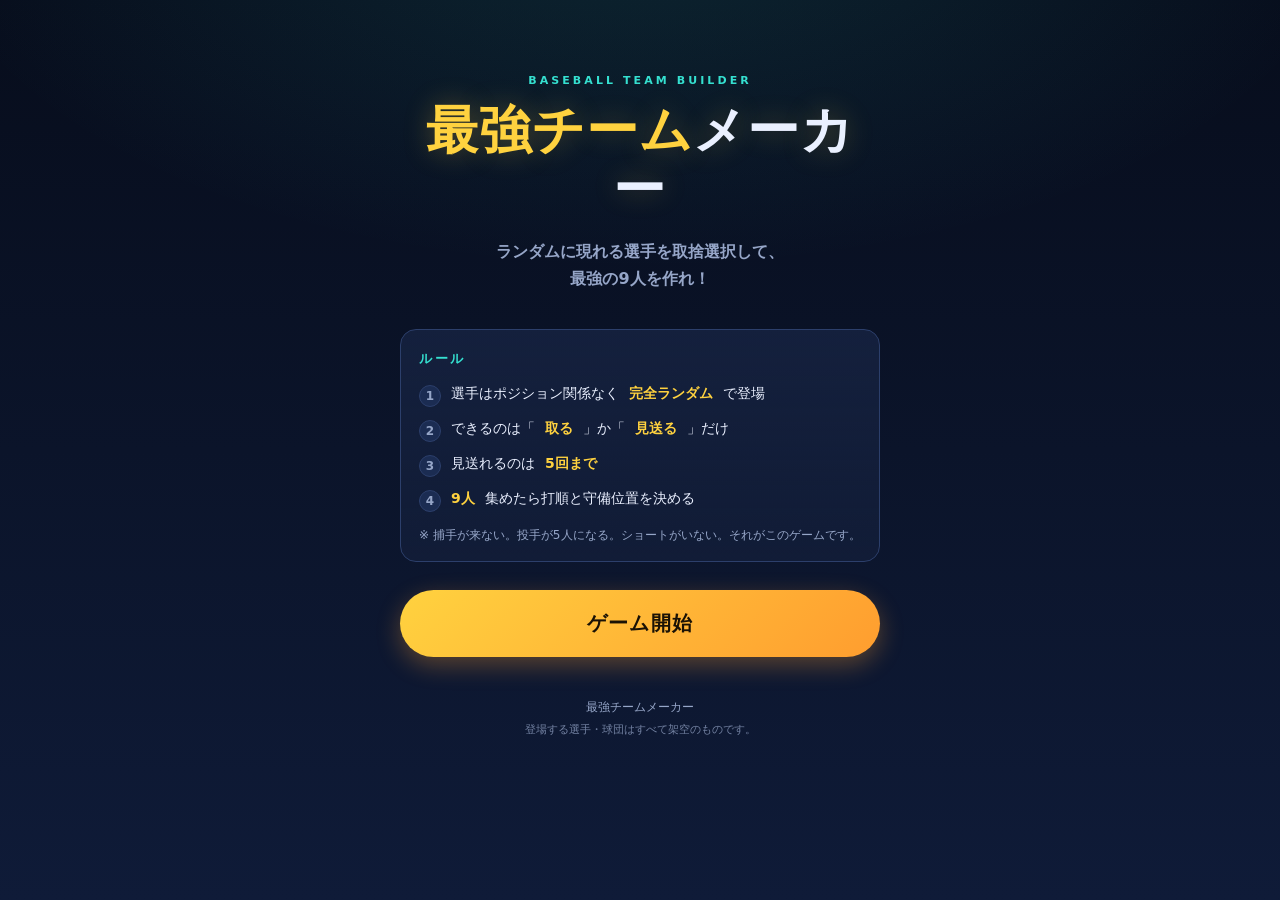
==== index.html @ 4db0187a "STEP 1: プロジェクトの土台とトップ画面を作成 - index.html: 4画面ぶんの入れ物と、トップ画面（タイトル／説明／ルール／   ゲーム開始ボタン／広告枠）を実装 - css/styl" ====
<!DOCTYPE html>
<html lang="ja">
<head>
  <meta charset="UTF-8">
  <meta name="viewport" content="width=device-width, initial-scale=1.0, viewport-fit=cover">
  <title>最強チームメーカー</title>
  <meta name="description" content="ランダムに現れる選手を取捨選択して、最強の9人を作れ！">

  <!-- SNSでリンクを貼ったときの見え方（STEP10で画像も設定します） -->
  <meta property="og:title" content="最強チームメーカー">
  <meta property="og:description" content="ランダムに現れる選手を取捨選択して、最強の9人を作れ！">
  <meta property="og:type" content="website">
  <meta name="twitter:card" content="summary_large_image">

  <link rel="stylesheet" href="css/style.css">
</head>
<body>

  <!-- ==================================================
       アプリ全体の入れ物
       画面（screen）を切り替えて使います。
       is-active が付いている画面だけが表示されます。
       ================================================== -->
  <div id="app">

    <!-- ========== ① トップ画面 ========== -->
    <section class="screen is-active" id="screen-top">
      <div class="container">

        <!-- 広告枠（初期版は空。STEP10で有効化できます） -->
        <div class="ad-slot" data-ad-slot="top-header"></div>

        <header class="hero">
          <p class="hero__eyebrow">BASEBALL TEAM BUILDER</p>
          <h1 class="hero__title">
            <span class="hero__title-main">最強チーム</span><span class="hero__title-sub">メーカー</span>
          </h1>
          <p class="hero__lead">
            ランダムに現れる選手を取捨選択して、<br>最強の9人を作れ！
          </p>
        </header>

        <div class="rules">
          <h2 class="rules__heading">ルール</h2>
          <ul class="rules__list">
            <li><span class="rules__num">1</span>選手はポジション関係なく<b>完全ランダム</b>で登場</li>
            <li><span class="rules__num">2</span>できるのは「<b>取る</b>」か「<b>見送る</b>」だけ</li>
            <li><span class="rules__num">3</span>見送れるのは<b>5回まで</b></li>
            <li><span class="rules__num">4</span><b>9人</b>集めたら打順と守備位置を決める</li>
          </ul>
          <p class="rules__note">※ 捕手が来ない。投手が5人になる。ショートがいない。それがこのゲームです。</p>
        </div>

        <!-- 広告枠（ゲーム開始前） -->
        <div class="ad-slot" data-ad-slot="top-before-start"></div>

        <div class="cta">
          <button type="button" class="btn btn--primary btn--xl" id="btn-start">
            ゲーム開始
          </button>
        </div>

        <footer class="footer">
          <p>最強チームメーカー</p>
          <p class="footer__small">登場する選手・球団はすべて架空のものです。</p>
        </footer>

      </div>
    </section>

    <!-- ========== ② ガチャ画面（STEP 2・3で作ります） ========== -->
    <section class="screen" id="screen-game">
      <div class="container">
        <p class="placeholder">ここにゲーム画面を作ります（STEP 2 以降）</p>
      </div>
    </section>

    <!-- ========== ③ 編成画面（STEP 5で作ります） ========== -->
    <section class="screen" id="screen-lineup">
      <div class="container">
        <p class="placeholder">ここに打順・守備位置の設定画面を作ります（STEP 5）</p>
      </div>
    </section>

    <!-- ========== ④ 結果画面（STEP 7で作ります） ========== -->
    <section class="screen" id="screen-result">
      <div class="container">
        <p class="placeholder">ここにチーム評価の結果画面を作ります（STEP 7）</p>
      </div>
    </section>

  </div>

  <script src="js/main.js"></script>
</body>
</html>
---- css/style.css ----
/* ==================================================
   最強チームメーカー  共通スタイル
   スマートフォン優先（モバイルファースト）で書いています。
   ================================================== */

/* --- 1. 色や余白の設定をここにまとめる ------------------
   「変数」としてまとめておくと、あとから色を変えたいときに
   この部分だけ直せば全体に反映されます。
--------------------------------------------------------- */
:root {
  --c-bg:        #070d1c;   /* 背景（ナイター球場の夜空） */
  --c-bg-2:      #0f1b38;   /* 背景のグラデーション先 */
  --c-panel:     #14203d;   /* カードやパネルの背景 */
  --c-panel-2:   #1b2c52;   /* 少し明るいパネル */
  --c-line:      #2c3f6b;   /* 枠線 */
  --c-text:      #eaf0ff;   /* 基本の文字色 */
  --c-text-dim:  #96a6c8;   /* 補足の文字色 */
  --c-accent:    #ffd23f;   /* アクセント（ゴールド） */
  --c-accent-2:  #35e0d0;   /* アクセント（シアン） */
  --c-danger:    #ff5c72;   /* 「見送る」など */
  --c-ok:        #3ddc84;   /* 「取る」など */

  --radius:      16px;      /* 角の丸み */
  --gap:         16px;      /* 標準の余白 */
  --maxw:        520px;     /* 中身の最大幅（スマホ基準） */

  color-scheme: dark;
}

/* --- 2. 全体のリセット --------------------------------- */
* {
  box-sizing: border-box;
}

html, body {
  margin: 0;
  padding: 0;
}

body {
  min-height: 100dvh;
  background:
    radial-gradient(1200px 600px at 50% -10%, rgba(53, 224, 208, .12), transparent 60%),
    linear-gradient(180deg, var(--c-bg) 0%, var(--c-bg-2) 100%);
  background-attachment: fixed;
  color: var(--c-text);
  font-family:
    "Hiragino Kaku Gothic ProN", "Hiragino Sans", "Noto Sans JP",
    "Yu Gothic", Meiryo, system-ui, -apple-system, sans-serif;
  font-size: 16px;
  line-height: 1.7;
  -webkit-text-size-adjust: 100%;
  -webkit-font-smoothing: antialiased;
}

/* --- 3. 画面の切り替え ---------------------------------
   .screen は普段は非表示。
   .is-active が付いた画面だけが表示されます。
   JavaScript でこのクラスを付け外しします。
--------------------------------------------------------- */
.screen {
  display: none;
}

.screen.is-active {
  display: block;
  animation: fade-in .35s ease;
}

@keyframes fade-in {
  from { opacity: 0; transform: translateY(8px); }
  to   { opacity: 1; transform: none; }
}

/* --- 4. 中身の共通枠 ----------------------------------- */
.container {
  width: 100%;
  max-width: var(--maxw);
  margin: 0 auto;
  padding: 24px 20px calc(40px + env(safe-area-inset-bottom));
}

/* --- 5. トップ画面のタイトル --------------------------- */
.hero {
  text-align: center;
  padding: 24px 0 8px;
}

.hero__eyebrow {
  margin: 0 0 10px;
  font-size: 11px;
  letter-spacing: .28em;
  color: var(--c-accent-2);
  font-weight: 700;
}

.hero__title {
  margin: 0;
  font-size: clamp(34px, 11vw, 52px);
  line-height: 1.15;
  font-weight: 900;
  letter-spacing: .02em;
  text-shadow: 0 0 28px rgba(255, 210, 63, .28);
}

.hero__title-main {
  color: var(--c-accent);
}

.hero__title-sub {
  color: var(--c-text);
}

.hero__lead {
  margin: 18px auto 0;
  font-size: 15px;
  color: var(--c-text-dim);
  font-weight: 600;
}

/* --- 6. ルール説明 ------------------------------------- */
.rules {
  margin-top: 28px;
  background: linear-gradient(180deg, var(--c-panel) 0%, rgba(20, 32, 61, .6) 100%);
  border: 1px solid var(--c-line);
  border-radius: var(--radius);
  padding: 18px 18px 16px;
}

.rules__heading {
  margin: 0 0 12px;
  font-size: 13px;
  letter-spacing: .2em;
  color: var(--c-accent-2);
  font-weight: 800;
}

.rules__list {
  margin: 0;
  padding: 0;
  list-style: none;
  display: grid;
  gap: 10px;
}

.rules__list li {
  display: flex;
  align-items: flex-start;
  gap: 10px;
  font-size: 14px;
  color: var(--c-text);
}

.rules__list b {
  color: var(--c-accent);
}

.rules__num {
  flex: 0 0 22px;
  height: 22px;
  margin-top: 3px;
  border-radius: 50%;
  background: var(--c-panel-2);
  border: 1px solid var(--c-line);
  color: var(--c-text-dim);
  font-size: 12px;
  font-weight: 800;
  line-height: 20px;
  text-align: center;
}

.rules__note {
  margin: 14px 0 0;
  font-size: 12px;
  line-height: 1.6;
  color: var(--c-text-dim);
}

/* --- 7. ボタン ----------------------------------------
   ボタンはこのゲームの主役なので、指で押しやすい大きさに。
--------------------------------------------------------- */
.btn {
  display: block;
  width: 100%;
  padding: 16px 20px;
  border: none;
  border-radius: 999px;
  font-family: inherit;
  font-size: 17px;
  font-weight: 800;
  letter-spacing: .06em;
  cursor: pointer;
  transition: transform .12s ease, box-shadow .2s ease, opacity .2s ease;
  -webkit-tap-highlight-color: transparent;
}

.btn:active {
  transform: scale(.97);
}

.btn:disabled {
  opacity: .4;
  cursor: not-allowed;
  transform: none;
}

.btn--primary {
  background: linear-gradient(135deg, #ffd23f 0%, #ff9d2f 100%);
  color: #1a1205;
  box-shadow: 0 8px 24px rgba(255, 160, 47, .32);
}

.btn--xl {
  padding: 20px;
  font-size: 20px;
}

.cta {
  margin-top: 28px;
}

/* --- 8. 広告枠 ----------------------------------------
   初期版では中身が空なので、何も表示されません。
   広告タグを入れると自動的に高さが出ます。
--------------------------------------------------------- */
.ad-slot:empty {
  display: none;
}

.ad-slot {
  margin: 16px 0;
  text-align: center;
}

/* --- 9. フッター --------------------------------------- */
.footer {
  margin-top: 40px;
  text-align: center;
  font-size: 12px;
  color: var(--c-text-dim);
}

.footer p {
  margin: 4px 0;
}

.footer__small {
  font-size: 11px;
  opacity: .75;
}

/* --- 10. 未実装画面の仮表示（STEPが進むと消えます） ----- */
.placeholder {
  margin-top: 60px;
  padding: 40px 20px;
  border: 1px dashed var(--c-line);
  border-radius: var(--radius);
  text-align: center;
  color: var(--c-text-dim);
  font-size: 14px;
}

/* --- 11. PCで見たときの微調整 --------------------------- */
@media (min-width: 640px) {
  .container {
    padding-top: 48px;
  }
  .hero__lead {
    font-size: 16px;
  }
}
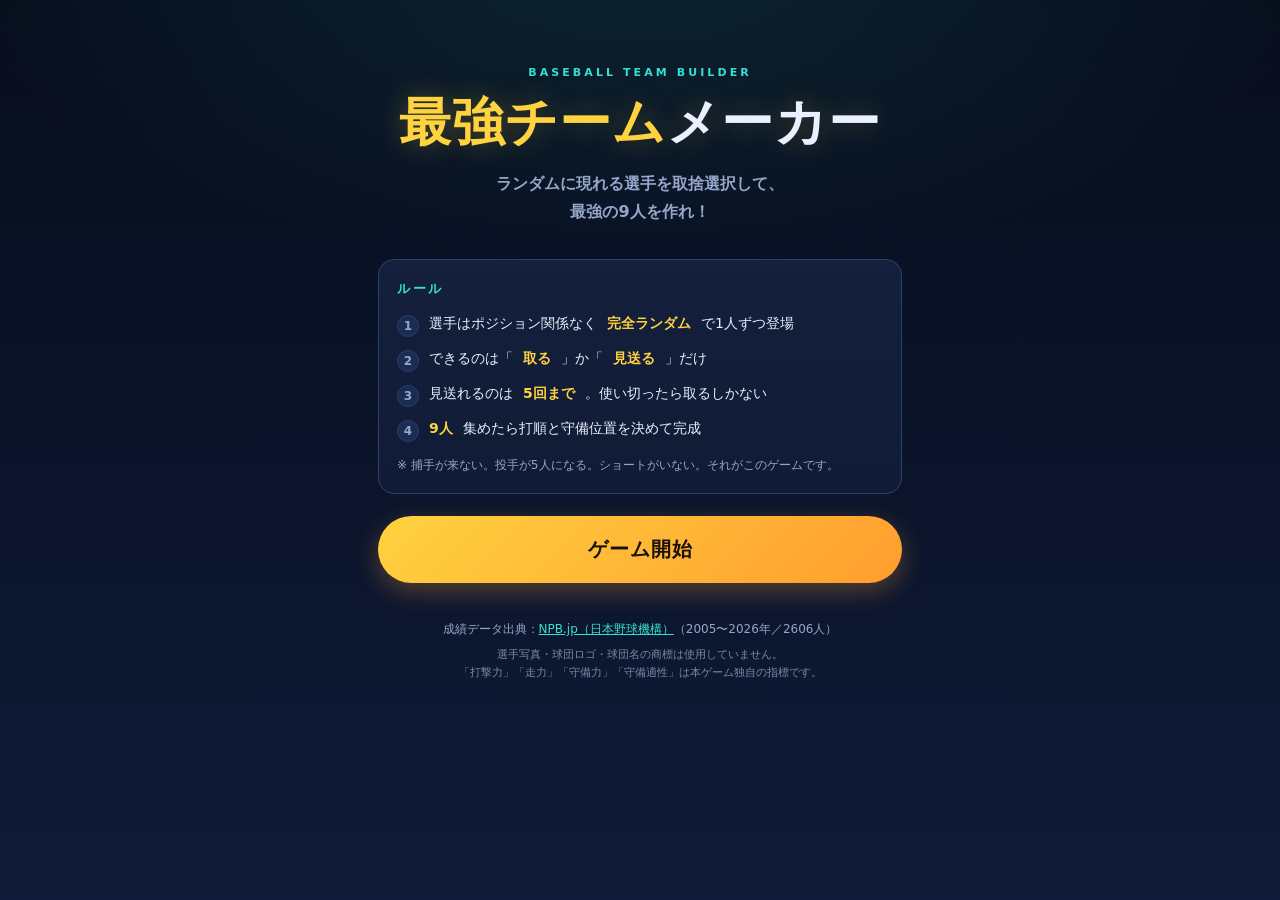
==== commit f7cd0e0a: "最強チームメーカーを実装（STEP 2〜10） ランダムに出る選手を「取る／見送る」だけで9人集め、打順と守備位置を 決めてチーム評価を出すブラウザゲーム。HTML/CSS/JS のみ、外部ライブラリ" ====
--- a/index.html
+++ b/index.html
@@ -4,9 +4,8 @@
   <meta charset="UTF-8">
   <meta name="viewport" content="width=device-width, initial-scale=1.0, viewport-fit=cover">
   <title>最強チームメーカー</title>
-  <meta name="description" content="ランダムに現れる選手を取捨選択して、最強の9人を作れ！">
-
-  <!-- SNSでリンクを貼ったときの見え方（STEP10で画像も設定します） -->
+  <meta name="description" content="ランダムに現れる選手を取捨選択して、最強の9人を作れ！ 取るか、見送るか。9人集めること自体が難しい野球チーム編成ゲーム。">
+
   <meta property="og:title" content="最強チームメーカー">
   <meta property="og:description" content="ランダムに現れる選手を取捨選択して、最強の9人を作れ！">
   <meta property="og:type" content="website">
@@ -16,81 +15,195 @@
 </head>
 <body>
 
-  <!-- ==================================================
-       アプリ全体の入れ物
-       画面（screen）を切り替えて使います。
-       is-active が付いている画面だけが表示されます。
-       ================================================== -->
-  <div id="app">
-
-    <!-- ========== ① トップ画面 ========== -->
-    <section class="screen is-active" id="screen-top">
-      <div class="container">
-
-        <!-- 広告枠（初期版は空。STEP10で有効化できます） -->
-        <div class="ad-slot" data-ad-slot="top-header"></div>
-
-        <header class="hero">
-          <p class="hero__eyebrow">BASEBALL TEAM BUILDER</p>
-          <h1 class="hero__title">
-            <span class="hero__title-main">最強チーム</span><span class="hero__title-sub">メーカー</span>
-          </h1>
-          <p class="hero__lead">
-            ランダムに現れる選手を取捨選択して、<br>最強の9人を作れ！
-          </p>
-        </header>
-
-        <div class="rules">
-          <h2 class="rules__heading">ルール</h2>
-          <ul class="rules__list">
-            <li><span class="rules__num">1</span>選手はポジション関係なく<b>完全ランダム</b>で登場</li>
-            <li><span class="rules__num">2</span>できるのは「<b>取る</b>」か「<b>見送る</b>」だけ</li>
-            <li><span class="rules__num">3</span>見送れるのは<b>5回まで</b></li>
-            <li><span class="rules__num">4</span><b>9人</b>集めたら打順と守備位置を決める</li>
-          </ul>
-          <p class="rules__note">※ 捕手が来ない。投手が5人になる。ショートがいない。それがこのゲームです。</p>
-        </div>
-
-        <!-- 広告枠（ゲーム開始前） -->
-        <div class="ad-slot" data-ad-slot="top-before-start"></div>
-
+<div id="app">
+
+  <!-- ============ ① トップ画面 ============ -->
+  <section class="screen is-active" id="screen-top">
+    <div class="container">
+
+      <div class="ad-slot" data-ad-slot="top-header"></div>
+
+      <header class="hero">
+        <p class="hero__eyebrow">BASEBALL TEAM BUILDER</p>
+        <h1 class="hero__title">
+          <span class="hero__title-main">最強チーム</span><span class="hero__title-sub">メーカー</span>
+        </h1>
+        <p class="hero__lead">
+          ランダムに現れる選手を取捨選択して、<br>最強の9人を作れ！
+        </p>
+      </header>
+
+      <div class="rules">
+        <h2 class="rules__heading">ルール</h2>
+        <ul class="rules__list">
+          <li><span class="rules__num">1</span>選手はポジション関係なく<b>完全ランダム</b>で1人ずつ登場</li>
+          <li><span class="rules__num">2</span>できるのは「<b>取る</b>」か「<b>見送る</b>」だけ</li>
+          <li><span class="rules__num">3</span>見送れるのは<b>5回まで</b>。使い切ったら取るしかない</li>
+          <li><span class="rules__num">4</span><b>9人</b>集めたら打順と守備位置を決めて完成</li>
+        </ul>
+        <p class="rules__note">※ 捕手が来ない。投手が5人になる。ショートがいない。それがこのゲームです。</p>
+      </div>
+
+      <div class="ad-slot" data-ad-slot="top-before-start"></div>
+
+      <div class="cta">
+        <button type="button" class="btn btn--primary btn--xl" id="btn-start">ゲーム開始</button>
+      </div>
+
+      <footer class="footer">
+        <p data-meta-source></p>
+        <p class="footer__small">
+          選手写真・球団ロゴ・球団名の商標は使用していません。<br>
+          「打撃力」「走力」「守備力」「守備適性」は本ゲーム独自の指標です。
+        </p>
+      </footer>
+
+    </div>
+  </section>
+
+
+  <!-- ============ ② ガチャ画面 ============ -->
+  <section class="screen" id="screen-game">
+
+    <!-- 上に固定される情報バー -->
+    <div class="gamebar">
+      <div class="gamebar__inner">
+        <div class="gamebar__team">
+          <span class="gamebar__label">現在のチーム</span>
+          <strong id="g-count">0 / 9</strong>
+        </div>
+        <div class="gamebar__pass" id="g-pass-left">見送り残り：5回</div>
+      </div>
+      <div class="gamebar__progress"><i id="g-progress"></i></div>
+    </div>
+
+    <div class="container container--game">
+      <div class="flash" id="g-flash"></div>
+      <div id="g-card"></div>
+
+      <div class="choice">
+        <button type="button" class="btn btn--pass" id="btn-pass">
+          見送る<span class="btn__sub">残り 5 回</span>
+        </button>
+        <button type="button" class="btn btn--take" id="btn-take">
+          取る<span class="btn__sub">チームに加える</span>
+        </button>
+      </div>
+
+      <div class="roster">
+        <h2 class="roster__heading">獲得した選手</h2>
+        <div class="roster__list" id="g-roster"></div>
+      </div>
+
+      <div class="subactions">
+        <button type="button" class="btn-text" id="btn-give-up">最初からやり直す</button>
+      </div>
+    </div>
+  </section>
+
+
+  <!-- ============ ③ 編成画面 ============ -->
+  <section class="screen" id="screen-lineup">
+    <div class="container">
+      <header class="pagehead">
+        <h1 class="pagehead__title">打順・守備位置</h1>
+        <p class="pagehead__lead">
+          ▲▼で打順を入れ替え、プルダウンで守備位置を選びます。<br>
+          適性が低い場所に置くこともできます（そのぶん評価は下がります）。
+        </p>
+      </header>
+
+      <div class="warn" id="l-warn"></div>
+
+      <ol class="slots" id="l-list"></ol>
+
+      <div class="cta cta--row">
+        <button type="button" class="btn btn--ghost" id="btn-lineup-auto">おまかせ配置</button>
+        <button type="button" class="btn btn--primary" id="btn-lineup-done">完成！</button>
+      </div>
+    </div>
+  </section>
+
+
+  <!-- ============ ④ 結果画面 ============ -->
+  <section class="screen" id="screen-result">
+    <div class="container">
+      <header class="pagehead">
+        <h1 class="pagehead__title">チーム評価</h1>
+      </header>
+
+      <div id="r-body"></div>
+
+      <div class="ad-slot" data-ad-slot="result"></div>
+
+      <!-- 自分で作ったとき -->
+      <div id="r-actions-own">
         <div class="cta">
-          <button type="button" class="btn btn--primary btn--xl" id="btn-start">
-            ゲーム開始
-          </button>
-        </div>
-
-        <footer class="footer">
-          <p>最強チームメーカー</p>
-          <p class="footer__small">登場する選手・球団はすべて架空のものです。</p>
-        </footer>
-
-      </div>
-    </section>
-
-    <!-- ========== ② ガチャ画面（STEP 2・3で作ります） ========== -->
-    <section class="screen" id="screen-game">
-      <div class="container">
-        <p class="placeholder">ここにゲーム画面を作ります（STEP 2 以降）</p>
-      </div>
-    </section>
-
-    <!-- ========== ③ 編成画面（STEP 5で作ります） ========== -->
-    <section class="screen" id="screen-lineup">
-      <div class="container">
-        <p class="placeholder">ここに打順・守備位置の設定画面を作ります（STEP 5）</p>
-      </div>
-    </section>
-
-    <!-- ========== ④ 結果画面（STEP 7で作ります） ========== -->
-    <section class="screen" id="screen-result">
-      <div class="container">
-        <p class="placeholder">ここにチーム評価の結果画面を作ります（STEP 7）</p>
-      </div>
-    </section>
-
+          <button type="button" class="btn btn--primary" id="btn-result-image">このチームを画像にする</button>
+        </div>
+        <div class="cta cta--row">
+          <button type="button" class="btn btn--x" id="btn-result-x">Xでシェア</button>
+          <button type="button" class="btn btn--ghost" id="btn-result-copy">URLをコピー</button>
+        </div>
+        <p class="copy-msg" id="r-copy-msg" hidden></p>
+        <div class="subactions">
+          <button type="button" class="btn-text" id="btn-back-lineup">編成をやり直す</button>
+          <button type="button" class="btn-text" id="btn-result-again">もう一度あそぶ</button>
+        </div>
+      </div>
+
+      <!-- 他人の結果を見ているとき（result.html で使う） -->
+      <div id="r-actions-guest" hidden>
+        <div class="cta">
+          <a class="btn btn--primary" href="index.html">自分も作ってみる</a>
+        </div>
+      </div>
+
+      <footer class="footer">
+        <p data-meta-source></p>
+      </footer>
+    </div>
+  </section>
+
+</div>
+
+
+<!-- 9人そろったときの演出 -->
+<div class="complete" id="complete-overlay">
+  <div class="complete__inner">
+    <p class="complete__big">9人集まりました！</p>
+    <p class="complete__sub"></p>
   </div>
-
-  <script src="js/main.js"></script>
+</div>
+
+<!-- 結果画像の表示 -->
+<div class="overlay" id="image-overlay">
+  <div class="overlay__panel">
+    <div class="overlay__box" id="image-box"></div>
+    <p class="overlay__hint">スマホは画像を長押しして保存できます。</p>
+    <div class="overlay__actions">
+      <a class="btn btn--primary" id="image-download" download="saikyo-team.png">画像を保存</a>
+      <button type="button" class="btn btn--ghost" id="image-close">閉じる</button>
+    </div>
+  </div>
+</div>
+
+
+<!-- 選手データ（自動生成。tools/build-players.js が作る） -->
+<script src="js/players-data.js"></script>
+
+<!-- ゲーム本体 -->
+<script src="js/config.js"></script>
+<script src="js/positions.js"></script>
+<script src="js/data.js"></script>
+<script src="js/storage.js"></script>
+<script src="js/ui.js"></script>
+<script src="js/evaluate.js"></script>
+<script src="js/game.js"></script>
+<script src="js/lineup.js"></script>
+<script src="js/share.js"></script>
+<script src="js/result.js"></script>
+<script src="js/ads.js"></script>
+<script src="js/main.js"></script>
 </body>
 </html>
--- a/css/style.css
+++ b/css/style.css
@@ -1,271 +1,414 @@
 /* ==================================================
-   最強チームメーカー  共通スタイル
-   スマートフォン優先（モバイルファースト）で書いています。
-   ================================================== */
-
-/* --- 1. 色や余白の設定をここにまとめる ------------------
-   「変数」としてまとめておくと、あとから色を変えたいときに
-   この部分だけ直せば全体に反映されます。
---------------------------------------------------------- */
+   最強チームメーカー  style.css
+   スマートフォン優先（モバイルファースト）。
+   色や余白は :root の変数にまとめてあるので、
+   雰囲気を変えたいときはそこだけ直せばよい。
+   ================================================== */
+
 :root {
-  --c-bg:        #070d1c;   /* 背景（ナイター球場の夜空） */
-  --c-bg-2:      #0f1b38;   /* 背景のグラデーション先 */
-  --c-panel:     #14203d;   /* カードやパネルの背景 */
-  --c-panel-2:   #1b2c52;   /* 少し明るいパネル */
-  --c-line:      #2c3f6b;   /* 枠線 */
-  --c-text:      #eaf0ff;   /* 基本の文字色 */
-  --c-text-dim:  #96a6c8;   /* 補足の文字色 */
-  --c-accent:    #ffd23f;   /* アクセント（ゴールド） */
-  --c-accent-2:  #35e0d0;   /* アクセント（シアン） */
-  --c-danger:    #ff5c72;   /* 「見送る」など */
-  --c-ok:        #3ddc84;   /* 「取る」など */
-
-  --radius:      16px;      /* 角の丸み */
-  --gap:         16px;      /* 標準の余白 */
-  --maxw:        520px;     /* 中身の最大幅（スマホ基準） */
+  --c-bg:        #070d1c;
+  --c-bg-2:      #0f1b38;
+  --c-panel:     #14203d;
+  --c-panel-2:   #1b2c52;
+  --c-line:      #2c3f6b;
+  --c-text:      #eaf0ff;
+  --c-text-dim:  #96a6c8;
+  --c-accent:    #ffd23f;
+  --c-accent-2:  #35e0d0;
+  --c-take:      #3ddc84;
+  --c-pass:      #ff5c72;
+
+  --radius: 16px;
+  --maxw:   560px;
 
   color-scheme: dark;
 }
 
-/* --- 2. 全体のリセット --------------------------------- */
-* {
-  box-sizing: border-box;
-}
-
-html, body {
-  margin: 0;
-  padding: 0;
-}
+* { box-sizing: border-box; }
+html, body { margin: 0; padding: 0; }
 
 body {
   min-height: 100dvh;
-  background:
-    radial-gradient(1200px 600px at 50% -10%, rgba(53, 224, 208, .12), transparent 60%),
-    linear-gradient(180deg, var(--c-bg) 0%, var(--c-bg-2) 100%);
-  background-attachment: fixed;
+  /* 上のほうだけ光らせて、下に向かって色が変わる背景。
+     background-attachment: fixed を使うと縦に長いページで境目が見えるので使わない。 */
+  background-color: var(--c-bg-2);
+  background-image:
+    radial-gradient(1200px 600px at 50% -10%, rgba(53,224,208,.12), transparent 60%),
+    linear-gradient(180deg, var(--c-bg) 0%, var(--c-bg-2) 900px);
+  background-repeat: no-repeat;
   color: var(--c-text);
-  font-family:
-    "Hiragino Kaku Gothic ProN", "Hiragino Sans", "Noto Sans JP",
-    "Yu Gothic", Meiryo, system-ui, -apple-system, sans-serif;
+  font-family: "Hiragino Kaku Gothic ProN","Hiragino Sans","Noto Sans JP","Yu Gothic",Meiryo,system-ui,-apple-system,sans-serif;
   font-size: 16px;
   line-height: 1.7;
   -webkit-text-size-adjust: 100%;
   -webkit-font-smoothing: antialiased;
 }
 
-/* --- 3. 画面の切り替え ---------------------------------
-   .screen は普段は非表示。
-   .is-active が付いた画面だけが表示されます。
-   JavaScript でこのクラスを付け外しします。
---------------------------------------------------------- */
-.screen {
-  display: none;
-}
-
-.screen.is-active {
-  display: block;
-  animation: fade-in .35s ease;
-}
-
+a { color: var(--c-accent-2); }
+
+/* --- 画面の切り替え --- */
+.screen { display: none; }
+.screen.is-active { display: block; animation: fade-in .35s ease; }
 @keyframes fade-in {
   from { opacity: 0; transform: translateY(8px); }
   to   { opacity: 1; transform: none; }
 }
 
-/* --- 4. 中身の共通枠 ----------------------------------- */
 .container {
   width: 100%;
   max-width: var(--maxw);
   margin: 0 auto;
-  padding: 24px 20px calc(40px + env(safe-area-inset-bottom));
-}
-
-/* --- 5. トップ画面のタイトル --------------------------- */
-.hero {
-  text-align: center;
-  padding: 24px 0 8px;
-}
-
+  padding: 24px 18px calc(48px + env(safe-area-inset-bottom));
+}
+.container--game { padding-top: 92px; }
+
+
+/* ==================================================
+   トップ画面
+   ================================================== */
+.hero { text-align: center; padding: 20px 0 8px; }
 .hero__eyebrow {
-  margin: 0 0 10px;
-  font-size: 11px;
-  letter-spacing: .28em;
-  color: var(--c-accent-2);
-  font-weight: 700;
-}
-
+  margin: 0 0 10px; font-size: 11px; letter-spacing: .28em;
+  color: var(--c-accent-2); font-weight: 700;
+}
 .hero__title {
-  margin: 0;
-  font-size: clamp(34px, 11vw, 52px);
-  line-height: 1.15;
-  font-weight: 900;
-  letter-spacing: .02em;
-  text-shadow: 0 0 28px rgba(255, 210, 63, .28);
-}
-
-.hero__title-main {
-  color: var(--c-accent);
-}
-
-.hero__title-sub {
-  color: var(--c-text);
-}
-
-.hero__lead {
-  margin: 18px auto 0;
-  font-size: 15px;
-  color: var(--c-text-dim);
-  font-weight: 600;
-}
-
-/* --- 6. ルール説明 ------------------------------------- */
+  margin: 0; font-size: clamp(34px, 11vw, 52px); line-height: 1.15;
+  font-weight: 900; letter-spacing: .02em;
+  text-shadow: 0 0 28px rgba(255,210,63,.28);
+}
+.hero__title-main { color: var(--c-accent); }
+.hero__lead { margin: 18px auto 0; font-size: 15px; color: var(--c-text-dim); font-weight: 600; }
+
 .rules {
-  margin-top: 28px;
-  background: linear-gradient(180deg, var(--c-panel) 0%, rgba(20, 32, 61, .6) 100%);
-  border: 1px solid var(--c-line);
-  border-radius: var(--radius);
-  padding: 18px 18px 16px;
-}
-
-.rules__heading {
-  margin: 0 0 12px;
-  font-size: 13px;
-  letter-spacing: .2em;
-  color: var(--c-accent-2);
-  font-weight: 800;
-}
-
-.rules__list {
-  margin: 0;
-  padding: 0;
-  list-style: none;
-  display: grid;
-  gap: 10px;
-}
-
-.rules__list li {
-  display: flex;
-  align-items: flex-start;
-  gap: 10px;
-  font-size: 14px;
-  color: var(--c-text);
-}
-
-.rules__list b {
-  color: var(--c-accent);
-}
-
+  margin-top: 26px; padding: 18px;
+  background: linear-gradient(180deg, var(--c-panel) 0%, rgba(20,32,61,.6) 100%);
+  border: 1px solid var(--c-line); border-radius: var(--radius);
+}
+.rules__heading { margin: 0 0 12px; font-size: 13px; letter-spacing: .2em; color: var(--c-accent-2); font-weight: 800; }
+.rules__list { margin: 0; padding: 0; list-style: none; display: grid; gap: 10px; }
+.rules__list li { display: flex; align-items: flex-start; gap: 10px; font-size: 14px; }
+.rules__list b { color: var(--c-accent); }
 .rules__num {
-  flex: 0 0 22px;
-  height: 22px;
-  margin-top: 3px;
-  border-radius: 50%;
-  background: var(--c-panel-2);
-  border: 1px solid var(--c-line);
-  color: var(--c-text-dim);
-  font-size: 12px;
-  font-weight: 800;
-  line-height: 20px;
-  text-align: center;
-}
-
-.rules__note {
-  margin: 14px 0 0;
-  font-size: 12px;
-  line-height: 1.6;
-  color: var(--c-text-dim);
-}
-
-/* --- 7. ボタン ----------------------------------------
-   ボタンはこのゲームの主役なので、指で押しやすい大きさに。
---------------------------------------------------------- */
+  flex: 0 0 22px; height: 22px; margin-top: 3px; border-radius: 50%;
+  background: var(--c-panel-2); border: 1px solid var(--c-line);
+  color: var(--c-text-dim); font-size: 12px; font-weight: 800;
+  line-height: 20px; text-align: center;
+}
+.rules__note { margin: 14px 0 0; font-size: 12px; line-height: 1.6; color: var(--c-text-dim); }
+
+
+/* ==================================================
+   ボタン
+   ================================================== */
 .btn {
-  display: block;
-  width: 100%;
-  padding: 16px 20px;
-  border: none;
-  border-radius: 999px;
-  font-family: inherit;
-  font-size: 17px;
-  font-weight: 800;
-  letter-spacing: .06em;
-  cursor: pointer;
+  display: flex; flex-direction: column; align-items: center; justify-content: center;
+  width: 100%; padding: 16px 18px; border: none; border-radius: 14px;
+  font-family: inherit; font-size: 17px; font-weight: 800; letter-spacing: .05em;
+  text-decoration: none; cursor: pointer;
   transition: transform .12s ease, box-shadow .2s ease, opacity .2s ease;
   -webkit-tap-highlight-color: transparent;
 }
-
-.btn:active {
-  transform: scale(.97);
-}
-
-.btn:disabled {
-  opacity: .4;
-  cursor: not-allowed;
-  transform: none;
-}
-
-.btn--primary {
-  background: linear-gradient(135deg, #ffd23f 0%, #ff9d2f 100%);
-  color: #1a1205;
-  box-shadow: 0 8px 24px rgba(255, 160, 47, .32);
-}
-
-.btn--xl {
-  padding: 20px;
-  font-size: 20px;
-}
-
-.cta {
-  margin-top: 28px;
-}
-
-/* --- 8. 広告枠 ----------------------------------------
-   初期版では中身が空なので、何も表示されません。
-   広告タグを入れると自動的に高さが出ます。
---------------------------------------------------------- */
-.ad-slot:empty {
-  display: none;
-}
-
-.ad-slot {
-  margin: 16px 0;
-  text-align: center;
-}
-
-/* --- 9. フッター --------------------------------------- */
-.footer {
-  margin-top: 40px;
-  text-align: center;
-  font-size: 12px;
-  color: var(--c-text-dim);
-}
-
-.footer p {
-  margin: 4px 0;
-}
-
-.footer__small {
-  font-size: 11px;
-  opacity: .75;
-}
-
-/* --- 10. 未実装画面の仮表示（STEPが進むと消えます） ----- */
+.btn:active { transform: scale(.97); }
+.btn:disabled { opacity: .35; cursor: not-allowed; transform: none; }
+.btn__sub { display: block; margin-top: 2px; font-size: 11px; font-weight: 700; opacity: .8; letter-spacing: .02em; }
+
+.btn--primary { background: linear-gradient(135deg,#ffd23f,#ff9d2f); color: #1a1205; box-shadow: 0 8px 24px rgba(255,160,47,.3); }
+.btn--xl { padding: 20px; font-size: 20px; border-radius: 999px; }
+.btn--ghost { background: var(--c-panel-2); color: var(--c-text); border: 1px solid var(--c-line); }
+.btn--x { background: #000; color: #fff; border: 1px solid #3a3a3a; }
+.btn--take { background: linear-gradient(135deg,#4bf39a,#20b464); color: #04220f; box-shadow: 0 8px 22px rgba(61,220,132,.28); }
+.btn--pass { background: linear-gradient(135deg,#ff7a8c,#e0334c); color: #2b0207; box-shadow: 0 8px 22px rgba(255,92,114,.22); }
+
+.cta { margin-top: 22px; }
+.cta--row { display: grid; grid-template-columns: 1fr 1fr; gap: 10px; }
+.cta--row .btn { font-size: 15px; padding: 15px 8px; }
+
+.btn-text {
+  background: none; border: none; color: var(--c-text-dim);
+  font-family: inherit; font-size: 13px; text-decoration: underline;
+  cursor: pointer; padding: 8px 10px;
+}
+.subactions { margin-top: 22px; display: flex; justify-content: center; gap: 6px; flex-wrap: wrap; }
+
+
+/* ==================================================
+   ガチャ画面
+   ================================================== */
+.gamebar {
+  position: fixed; top: 0; left: 0; right: 0; z-index: 20;
+  background: rgba(7,13,28,.92);
+  backdrop-filter: blur(8px);
+  border-bottom: 1px solid var(--c-line);
+  padding-top: env(safe-area-inset-top);
+}
+.gamebar__inner {
+  max-width: var(--maxw); margin: 0 auto; padding: 10px 18px 8px;
+  display: flex; align-items: center; justify-content: space-between; gap: 12px;
+}
+.gamebar__label { display: block; font-size: 10px; letter-spacing: .18em; color: var(--c-text-dim); }
+.gamebar__team strong { font-size: 22px; font-weight: 900; color: var(--c-accent); }
+.gamebar__pass {
+  font-size: 13px; font-weight: 800; color: var(--c-text);
+  background: rgba(255,92,114,.14); border: 1px solid rgba(255,92,114,.45);
+  border-radius: 999px; padding: 6px 14px; white-space: nowrap;
+}
+.gamebar__progress { height: 3px; background: rgba(255,255,255,.08); }
+.gamebar__progress i { display: block; height: 100%; width: 0; background: var(--c-accent); transition: width .3s ease; }
+
+/* ぱっと出るメッセージ */
+.flash {
+  position: fixed; top: 96px; left: 50%; transform: translate(-50%, -8px);
+  z-index: 30; padding: 8px 20px; border-radius: 999px;
+  font-size: 14px; font-weight: 800; opacity: 0; pointer-events: none;
+  transition: opacity .2s ease, transform .2s ease;
+}
+.flash.is-on { opacity: 1; transform: translate(-50%, 0); }
+.flash--ok   { background: var(--c-take); color: #04220f; }
+.flash--pass { background: var(--c-pass); color: #2b0207; }
+
+
+/* --- 選手カード --- */
+.card {
+  background: linear-gradient(180deg, var(--c-panel) 0%, #101a33 100%);
+  border: 1px solid var(--c-line); border-radius: 20px;
+  padding: 16px; box-shadow: 0 14px 40px rgba(0,0,0,.4);
+  animation: card-in .3s ease;
+}
+@keyframes card-in {
+  from { opacity: 0; transform: translateY(14px) scale(.98); }
+  to   { opacity: 1; transform: none; }
+}
+
+.card__top { display: grid; grid-template-columns: 64px 1fr auto; gap: 12px; align-items: center; }
+.card__avatar { width: 64px; height: 64px; }
+.avatar { width: 100%; height: 100%; display: block; border-radius: 50%; }
+
+.card__pos {
+  display: inline-flex; align-items: baseline; gap: 6px;
+  font-size: 11px; font-weight: 800; letter-spacing: .1em;
+  background: var(--c-panel-2); border: 1px solid var(--c-line);
+  border-radius: 999px; padding: 2px 10px; color: var(--c-accent-2);
+}
+.card__pos small { font-size: 10px; opacity: .8; }
+.card__name { margin: 4px 0 0; font-size: 22px; font-weight: 900; line-height: 1.25; }
+.card__team { margin: 0; font-size: 12px; color: var(--c-text-dim); }
+
+.card__ovr { text-align: center; }
+.card__ovr span { display: block; font-size: 10px; letter-spacing: .14em; color: var(--c-text-dim); }
+.card__ovr b { font-size: 32px; font-weight: 900; color: var(--c-accent); line-height: 1; }
+
+.card__stats {
+  margin-top: 14px; display: grid; grid-template-columns: repeat(3, 1fr); gap: 8px;
+}
+.kv {
+  background: rgba(255,255,255,.05); border-radius: 10px; padding: 7px 4px; text-align: center;
+}
+.kv span { display: block; font-size: 10px; color: var(--c-text-dim); letter-spacing: .08em; }
+.kv b { font-size: 17px; font-weight: 800; }
+
+.card__bars { margin-top: 14px; display: grid; gap: 7px; }
+.stat { display: grid; grid-template-columns: 44px 1fr 30px; align-items: center; gap: 8px; }
+.stat__label { font-size: 11px; color: var(--c-text-dim); }
+.stat__bar { height: 7px; background: rgba(255,255,255,.08); border-radius: 999px; overflow: hidden; }
+.stat__bar i { display: block; height: 100%; background: linear-gradient(90deg,#35e0d0,#ffd23f); }
+.stat__val { font-size: 12px; font-weight: 800; text-align: right; color: var(--c-text-dim); }
+
+.card__fits {
+  margin-top: 14px; padding-top: 12px; border-top: 1px dashed var(--c-line);
+  display: flex; flex-wrap: wrap; align-items: center; gap: 6px;
+}
+.card__fits-label { font-size: 11px; color: var(--c-text-dim); margin-right: 2px; }
+
+/* 適性タグ */
+.fit {
+  display: inline-block; font-size: 11px; font-weight: 800;
+  border-radius: 6px; padding: 2px 8px; white-space: nowrap;
+}
+.fit--A { background: rgba(61,220,132,.18); color: #6ff0a8; border: 1px solid rgba(61,220,132,.45); }
+.fit--B { background: rgba(255,210,63,.16); color: #ffd96b; border: 1px solid rgba(255,210,63,.4); }
+.fit--C { background: rgba(255,157,47,.16); color: #ffb976; border: 1px solid rgba(255,157,47,.4); }
+.fit---, .fit--none { background: rgba(255,92,114,.16); color: #ff8f9f; border: 1px solid rgba(255,92,114,.45); }
+
+/* --- 取る／見送る --- */
+.choice {
+  margin-top: 18px; display: grid; grid-template-columns: 1fr 1.25fr; gap: 12px;
+}
+.choice .btn { padding: 20px 12px; font-size: 20px; border-radius: 18px; }
+
+/* --- 獲得済み --- */
+.roster { margin-top: 26px; }
+.roster__heading { margin: 0 0 10px; font-size: 12px; letter-spacing: .16em; color: var(--c-text-dim); font-weight: 800; }
+.roster__list { display: flex; flex-wrap: wrap; gap: 6px; }
+.roster__empty { margin: 0; font-size: 12px; color: var(--c-text-dim); }
+.chip {
+  display: inline-flex; align-items: center; gap: 5px;
+  background: var(--c-panel); border: 1px solid var(--c-line);
+  border-radius: 999px; padding: 4px 11px 4px 5px; font-size: 12px; font-weight: 700;
+}
+.chip b {
+  display: inline-grid; place-items: center; width: 19px; height: 19px;
+  border-radius: 50%; background: var(--c-accent-2); color: #06202a; font-size: 11px;
+}
+
+
+/* --- 守備位置ごとの色（カード・結果表・獲得リストで共通） --- */
+.row__pos[data-pos="投"], .chip[data-pos="投"] b { background:#ff7a59; }
+.row__pos[data-pos="捕"], .chip[data-pos="捕"] b { background:#ffd23f; }
+.row__pos[data-pos="一"], .chip[data-pos="一"] b { background:#7ee787; }
+.row__pos[data-pos="二"], .chip[data-pos="二"] b { background:#35e0d0; }
+.row__pos[data-pos="三"], .chip[data-pos="三"] b { background:#69b6ff; }
+.row__pos[data-pos="遊"], .chip[data-pos="遊"] b { background:#a78bfa; }
+.row__pos[data-pos="左"], .chip[data-pos="左"] b { background:#ff9de2; }
+.row__pos[data-pos="中"], .chip[data-pos="中"] b { background:#ffb86b; }
+.row__pos[data-pos="右"], .chip[data-pos="右"] b { background:#8fd3ff; }
+
+
+/* ==================================================
+   編成画面
+   ================================================== */
+.pagehead { text-align: center; margin-bottom: 18px; }
+.pagehead__eyebrow { margin: 0 0 6px; font-size: 12px; letter-spacing: .16em; }
+.pagehead__eyebrow a { text-decoration: none; }
+.pagehead__title { margin: 0; font-size: 26px; font-weight: 900; }
+.pagehead__lead { margin: 10px 0 0; font-size: 13px; color: var(--c-text-dim); line-height: 1.7; }
+
+.warn {
+  margin-bottom: 14px; padding: 10px 14px; border-radius: 12px; font-size: 13px; font-weight: 700;
+  background: rgba(255,92,114,.12); border: 1px solid rgba(255,92,114,.4); color: #ffb3bd;
+}
+.warn--ok { background: rgba(61,220,132,.12); border-color: rgba(61,220,132,.4); color: #8df0b6; }
+.warn:empty { display: none; }
+
+.slots { list-style: none; margin: 0; padding: 0; display: grid; gap: 8px; }
+.slot {
+  display: grid; grid-template-columns: 44px 1fr 34px; gap: 10px; align-items: center;
+  background: var(--c-panel); border: 1px solid var(--c-line);
+  border-radius: 14px; padding: 10px 10px 10px 6px;
+}
+.slot--dup { border-color: rgba(255,92,114,.7); background: rgba(255,92,114,.08); }
+.slot__order { text-align: center; font-size: 22px; font-weight: 900; color: var(--c-accent); line-height: 1.1; }
+.slot__order small { display: block; font-size: 9px; color: var(--c-text-dim); font-weight: 700; }
+.slot__name { font-size: 15px; font-weight: 800; line-height: 1.35; }
+.slot__meta { display: block; font-size: 10.5px; color: var(--c-text-dim); font-weight: 600; }
+.slot__pick { margin-top: 7px; display: flex; align-items: center; gap: 7px; }
+.slot__pick select {
+  flex: 1 1 auto; min-width: 0;
+  background: var(--c-panel-2); color: var(--c-text);
+  border: 1px solid var(--c-line); border-radius: 9px;
+  padding: 8px 8px; font-family: inherit; font-size: 13.5px; font-weight: 700;
+}
+.slot__move { display: grid; gap: 4px; }
+.slot__move button {
+  width: 34px; height: 27px; border-radius: 8px; cursor: pointer;
+  background: var(--c-panel-2); border: 1px solid var(--c-line);
+  color: var(--c-text); font-size: 11px;
+}
+.slot__move button:disabled { opacity: .3; cursor: not-allowed; }
+
+
+/* ==================================================
+   結果画面
+   ================================================== */
+.verdict {
+  text-align: center; padding: 22px 16px;
+  background: linear-gradient(180deg, var(--c-panel) 0%, #101a33 100%);
+  border: 1px solid var(--c-line); border-radius: 20px;
+}
+.verdict__stars { margin: 0; font-size: 30px; letter-spacing: .08em; color: var(--c-accent); line-height: 1; }
+.verdict__title { margin: 12px 0 0; font-size: 25px; font-weight: 900; }
+.verdict__total { margin: 8px 0 0; line-height: 1; }
+.verdict__total b { font-size: 62px; font-weight: 900; color: var(--c-accent); }
+.verdict__total span { font-size: 18px; font-weight: 800; color: var(--c-text-dim); margin-left: 4px; }
+.verdict__comment { margin: 12px 0 0; font-size: 14px; color: var(--c-text-dim); }
+
+.scores { margin-top: 14px; display: grid; gap: 7px; }
+.score {
+  display: grid; grid-template-columns: 60px 1fr 40px; align-items: center; gap: 10px;
+  background: rgba(255,255,255,.05); border-radius: 12px; padding: 9px 14px;
+}
+.score__label { font-size: 12px; color: var(--c-text-dim); font-weight: 700; }
+.score__stars { font-size: 19px; color: var(--c-accent); letter-spacing: .06em; }
+.score__num { font-size: 14px; font-weight: 800; text-align: right; color: var(--c-text-dim); }
+
+.defense-note {
+  margin-top: 12px; padding: 12px 14px; border-radius: 12px; font-size: 14px; font-weight: 700;
+  background: rgba(53,224,208,.1); border: 1px solid rgba(53,224,208,.35); color: #8bf0e6;
+}
+
+.rows { list-style: none; margin: 18px 0 0; padding: 0; display: grid; gap: 6px; }
+.row {
+  display: grid; grid-template-columns: 24px 28px 1fr auto; gap: 9px; align-items: center;
+  background: var(--c-panel); border: 1px solid var(--c-line);
+  border-radius: 12px; padding: 9px 12px;
+}
+.row__order { font-size: 15px; font-weight: 900; color: var(--c-accent); text-align: center; }
+.row__pos {
+  display: grid; place-items: center; width: 28px; height: 28px; border-radius: 50%;
+  background: var(--c-accent-2); color: #06202a; font-size: 14px; font-weight: 900;
+}
+.row__name { font-size: 14.5px; font-weight: 800; line-height: 1.3; min-width: 0; }
+.row__name small { display: block; font-size: 10.5px; color: var(--c-text-dim); font-weight: 600; }
+
+.copy-msg { margin: 10px 0 0; text-align: center; font-size: 13px; color: var(--c-accent-2); }
+
+
+/* ==================================================
+   演出・オーバーレイ
+   ================================================== */
+.complete {
+  position: fixed; inset: 0; z-index: 60; display: grid; place-items: center;
+  background: rgba(4,8,18,.86); opacity: 0; pointer-events: none; transition: opacity .3s ease;
+}
+.complete.is-on { opacity: 1; pointer-events: auto; }
+.complete__inner { text-align: center; padding: 20px; }
+.complete__big {
+  margin: 0; font-size: clamp(30px, 9vw, 46px); font-weight: 900; color: var(--c-accent);
+  text-shadow: 0 0 36px rgba(255,210,63,.5);
+  animation: pop .5s cubic-bezier(.2,1.4,.4,1);
+}
+.complete__sub { margin: 12px 0 0; font-size: 15px; color: var(--c-text); }
+@keyframes pop {
+  from { transform: scale(.6); opacity: 0; }
+  to   { transform: scale(1); opacity: 1; }
+}
+
+.overlay {
+  position: fixed; inset: 0; z-index: 70; overflow-y: auto;
+  background: rgba(4,8,18,.9); display: none; padding: 20px 14px;
+}
+.overlay.is-on { display: block; }
+.overlay__panel { max-width: 420px; margin: 0 auto; }
+.overlay__box img { width: 100%; height: auto; display: block; border-radius: 12px; box-shadow: 0 12px 40px rgba(0,0,0,.6); }
+.overlay__hint { margin: 12px 0; text-align: center; font-size: 12px; color: var(--c-text-dim); }
+.overlay__actions { display: grid; grid-template-columns: 1fr 1fr; gap: 10px; padding-bottom: env(safe-area-inset-bottom); }
+
+
+/* ==================================================
+   広告枠・フッター・その他
+   ================================================== */
+.ad-slot { margin: 18px 0; text-align: center; }
+.ad-slot:empty { display: none; }
+.ad-placeholder {
+  border: 1px dashed var(--c-line); border-radius: 12px;
+  padding: 24px 10px; font-size: 12px; color: var(--c-text-dim);
+}
+
+.footer { margin-top: 36px; text-align: center; font-size: 12px; color: var(--c-text-dim); }
+.footer p { margin: 6px 0; }
+.footer__small { font-size: 11px; line-height: 1.7; opacity: .8; }
+
 .placeholder {
-  margin-top: 60px;
-  padding: 40px 20px;
-  border: 1px dashed var(--c-line);
-  border-radius: var(--radius);
-  text-align: center;
-  color: var(--c-text-dim);
-  font-size: 14px;
-}
-
-/* --- 11. PCで見たときの微調整 --------------------------- */
+  margin-top: 40px; padding: 36px 20px;
+  border: 1px dashed var(--c-line); border-radius: var(--radius);
+  text-align: center; color: var(--c-text-dim); font-size: 14px;
+}
+
+
+/* ==================================================
+   画面が広いとき
+   ================================================== */
 @media (min-width: 640px) {
-  .container {
-    padding-top: 48px;
-  }
-  .hero__lead {
-    font-size: 16px;
-  }
-}
+  .container { padding-top: 44px; }
+  .container--game { padding-top: 104px; }
+  .hero__lead { font-size: 16px; }
+}
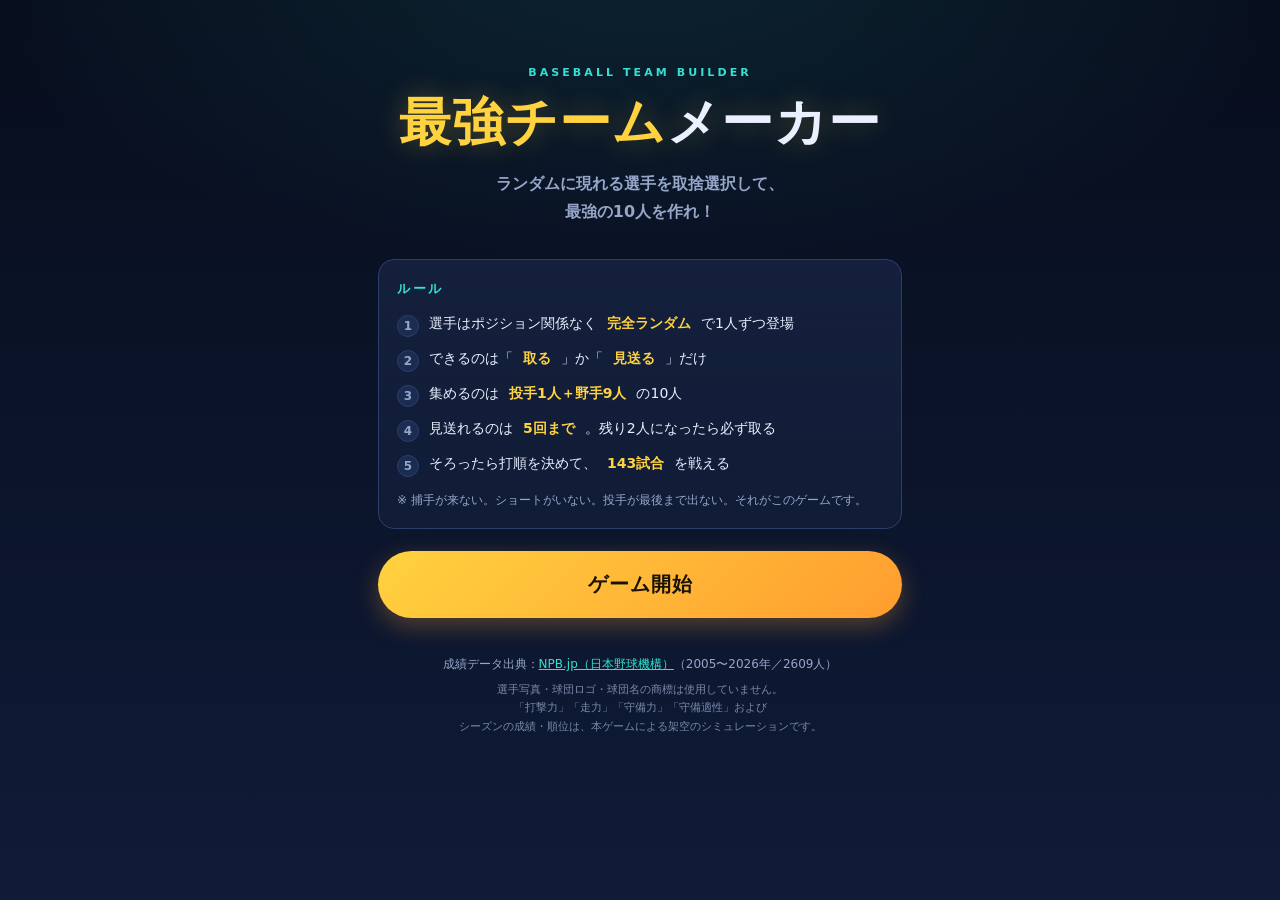
==== commit 1b30aba2: "獲得を10人制に変更し、143試合のシーズン機能を追加 【獲得フェーズ】 - 10人（投手1人＋野手9人）に変更。DH制を前提にした構成 - 投手は1人だけ。取ったあとは通常の投手が抽選対象から外れる" ====
--- a/index.html
+++ b/index.html
@@ -4,10 +4,10 @@
   <meta charset="UTF-8">
   <meta name="viewport" content="width=device-width, initial-scale=1.0, viewport-fit=cover">
   <title>最強チームメーカー</title>
-  <meta name="description" content="ランダムに現れる選手を取捨選択して、最強の9人を作れ！ 取るか、見送るか。9人集めること自体が難しい野球チーム編成ゲーム。">
+  <meta name="description" content="ランダムに現れる選手を取捨選択して、最強の10人を作れ！ 取るか、見送るか。集めたメンバーで143試合のシーズンも戦える野球チーム編成ゲーム。">
 
   <meta property="og:title" content="最強チームメーカー">
-  <meta property="og:description" content="ランダムに現れる選手を取捨選択して、最強の9人を作れ！">
+  <meta property="og:description" content="ランダムに現れる選手を取捨選択して、最強の10人を作れ！">
   <meta property="og:type" content="website">
   <meta name="twitter:card" content="summary_large_image">
 
@@ -29,7 +29,7 @@
           <span class="hero__title-main">最強チーム</span><span class="hero__title-sub">メーカー</span>
         </h1>
         <p class="hero__lead">
-          ランダムに現れる選手を取捨選択して、<br>最強の9人を作れ！
+          ランダムに現れる選手を取捨選択して、<br>最強の10人を作れ！
         </p>
       </header>
 
@@ -38,10 +38,11 @@
         <ul class="rules__list">
           <li><span class="rules__num">1</span>選手はポジション関係なく<b>完全ランダム</b>で1人ずつ登場</li>
           <li><span class="rules__num">2</span>できるのは「<b>取る</b>」か「<b>見送る</b>」だけ</li>
-          <li><span class="rules__num">3</span>見送れるのは<b>5回まで</b>。使い切ったら取るしかない</li>
-          <li><span class="rules__num">4</span><b>9人</b>集めたら打順と守備位置を決めて完成</li>
+          <li><span class="rules__num">3</span>集めるのは<b>投手1人＋野手9人</b>の10人</li>
+          <li><span class="rules__num">4</span>見送れるのは<b>5回まで</b>。残り2人になったら必ず取る</li>
+          <li><span class="rules__num">5</span>そろったら打順を決めて、<b>143試合</b>を戦える</li>
         </ul>
-        <p class="rules__note">※ 捕手が来ない。投手が5人になる。ショートがいない。それがこのゲームです。</p>
+        <p class="rules__note">※ 捕手が来ない。ショートがいない。投手が最後まで出ない。それがこのゲームです。</p>
       </div>
 
       <div class="ad-slot" data-ad-slot="top-before-start"></div>
@@ -54,7 +55,8 @@
         <p data-meta-source></p>
         <p class="footer__small">
           選手写真・球団ロゴ・球団名の商標は使用していません。<br>
-          「打撃力」「走力」「守備力」「守備適性」は本ゲーム独自の指標です。
+          「打撃力」「走力」「守備力」「守備適性」および<br>
+          シーズンの成績・順位は、本ゲームによる架空のシミュレーションです。
         </p>
       </footer>
 
@@ -62,15 +64,15 @@
   </section>
 
 
-  <!-- ============ ② ガチャ画面 ============ -->
+  <!-- ============ ② 獲得画面 ============ -->
   <section class="screen" id="screen-game">
 
-    <!-- 上に固定される情報バー -->
     <div class="gamebar">
       <div class="gamebar__inner">
         <div class="gamebar__team">
           <span class="gamebar__label">現在のチーム</span>
-          <strong id="g-count">0 / 9</strong>
+          <strong id="g-count">0 / 10</strong>
+          <span class="gamebar__need" id="g-need"></span>
         </div>
         <div class="gamebar__pass" id="g-pass-left">見送り残り：5回</div>
       </div>
@@ -81,7 +83,13 @@
       <div class="flash" id="g-flash"></div>
       <div id="g-card"></div>
 
-      <div class="choice">
+      <div class="choice" id="g-choice">
+        <button type="button" class="btn btn--take" id="btn-take-p" hidden>
+          投手として取る<span class="btn__sub"></span>
+        </button>
+        <button type="button" class="btn btn--take2" id="btn-take-f" hidden>
+          野手として取る<span class="btn__sub"></span>
+        </button>
         <button type="button" class="btn btn--pass" id="btn-pass">
           見送る<span class="btn__sub">残り 5 回</span>
         </button>
@@ -102,19 +110,50 @@
   </section>
 
 
-  <!-- ============ ③ 編成画面 ============ -->
+  <!-- ============ ③ メンバー確認画面 ============ -->
+  <section class="screen" id="screen-roster">
+    <div class="container">
+      <header class="pagehead">
+        <p class="pagehead__eyebrow">MEMBERS</p>
+        <h1 class="pagehead__title">あなたのチームは<br>10人揃いました！</h1>
+        <p class="pagehead__lead">投手1人・野手9人。ここからどうしますか？</p>
+      </header>
+
+      <div id="ro-list"></div>
+
+      <div class="cta">
+        <button type="button" class="btn btn--primary btn--xl" id="btn-go-season">
+          投手を補充してシーズン開始
+          <span class="btn__sub">143試合を戦って順位を見る</span>
+        </button>
+      </div>
+      <div class="cta">
+        <button type="button" class="btn btn--ghost" id="btn-go-lineup">
+          スタメンを組む
+          <span class="btn__sub">打順と守備位置を決めてチーム評価だけ見る</span>
+        </button>
+      </div>
+
+      <div class="section" id="ro-rest"></div>
+
+      <footer class="footer"><p data-meta-source></p></footer>
+    </div>
+  </section>
+
+
+  <!-- ============ ④ 打順・守備位置 ============ -->
   <section class="screen" id="screen-lineup">
     <div class="container">
       <header class="pagehead">
         <h1 class="pagehead__title">打順・守備位置</h1>
         <p class="pagehead__lead">
-          ▲▼で打順を入れ替え、プルダウンで守備位置を選びます。<br>
+          ▲▼で打順を入れ替え、プルダウンで守る場所を選びます。<br>
           適性が低い場所に置くこともできます（そのぶん評価は下がります）。
         </p>
       </header>
 
+      <div id="l-head"></div>
       <div class="warn" id="l-warn"></div>
-
       <ol class="slots" id="l-list"></ol>
 
       <div class="cta cta--row">
@@ -125,18 +164,117 @@
   </section>
 
 
-  <!-- ============ ④ 結果画面 ============ -->
+  <!-- ============ ⑤ シーズン開始前 ============ -->
+  <section class="screen" id="screen-season-setup">
+    <div class="container">
+      <header class="pagehead">
+        <p class="pagehead__eyebrow">SEASON SETUP</p>
+        <h1 class="pagehead__title">シーズン開始前</h1>
+        <p class="pagehead__lead">投手を補充して、143試合を戦う準備をします。</p>
+      </header>
+
+      <div class="section">
+        <h2 class="section__title">チーム名</h2>
+        <input type="text" id="ss-name" class="textinput" value="マイチーム" maxlength="12"
+               placeholder="チーム名（12文字まで）">
+      </div>
+
+      <div class="section">
+        <h2 class="section__title">リーグを選ぶ</h2>
+        <div class="radios" id="ss-league">
+          <label class="radio"><input type="radio" name="league" value="central"><span>セ・リーグ</span></label>
+          <label class="radio"><input type="radio" name="league" value="pacific" checked><span>パ・リーグ</span></label>
+        </div>
+        <p class="section__lead" id="ss-dh-note"></p>
+      </div>
+
+      <div class="section">
+        <h2 class="section__title">投手を補充する</h2>
+        <p class="section__lead">
+          1年を戦うには投手が足りません。候補の中から選んでください。<br>
+          <b id="ss-pool-info"></b>
+        </p>
+        <div class="cta">
+          <button type="button" class="btn btn--ghost" id="btn-pool-auto">おまかせで選ぶ</button>
+        </div>
+        <div class="picks" id="ss-pool"></div>
+      </div>
+
+      <div class="section">
+        <h2 class="section__title">投手の役割</h2>
+        <p class="section__lead">先発・中継ぎ・セットアッパー・抑えを決めます。</p>
+        <ul class="roles" id="ss-roles"></ul>
+      </div>
+
+      <div class="section">
+        <h2 class="section__title">打順・守備位置</h2>
+        <div id="ss-lineup"></div>
+        <div class="cta">
+          <button type="button" class="btn btn--ghost" id="btn-set-lineup">打順・守備を決める</button>
+        </div>
+      </div>
+
+      <div class="cta">
+        <button type="button" class="btn btn--primary btn--xl" id="btn-opening" disabled>開幕</button>
+      </div>
+
+      <footer class="footer"><p data-meta-source></p></footer>
+    </div>
+  </section>
+
+
+  <!-- ============ ⑥ シーズン結果 ============ -->
+  <section class="screen" id="screen-season">
+    <div class="container">
+      <header class="pagehead" id="sr-head"></header>
+
+      <div class="tabs" id="sr-tabs">
+        <button type="button" data-tab="bat" class="is-on">打撃成績</button>
+        <button type="button" data-tab="pit">投球成績</button>
+        <button type="button" data-tab="rank">順位表</button>
+      </div>
+
+      <div id="sr-body"></div>
+
+      <div class="section" id="sr-series"></div>
+
+      <p class="next-note" id="sr-next-note"></p>
+      <div class="cta">
+        <button type="button" class="btn btn--primary btn--xl" id="btn-cs" hidden>CSへ進む</button>
+        <button type="button" class="btn btn--primary btn--xl" id="btn-ns" hidden>日本シリーズへ進む</button>
+      </div>
+
+      <div id="sr-final"></div>
+
+      <div class="ad-slot" data-ad-slot="result"></div>
+
+      <div id="sr-actions" hidden>
+        <div class="cta">
+          <button type="button" class="btn btn--primary" id="btn-season-image">結果を画像にする</button>
+        </div>
+        <div class="cta cta--row">
+          <button type="button" class="btn btn--x" id="btn-season-x">Xでシェア</button>
+          <button type="button" class="btn btn--ghost" id="btn-season-again">もう一度あそぶ</button>
+        </div>
+      </div>
+
+      <footer class="footer">
+        <p data-meta-source></p>
+        <p class="footer__small">シーズンの成績・順位はこのゲームによる架空のシミュレーションです。</p>
+      </footer>
+    </div>
+  </section>
+
+
+  <!-- ============ ⑦ チーム評価（スタメンを組む道） ============ -->
   <section class="screen" id="screen-result">
     <div class="container">
-      <header class="pagehead">
-        <h1 class="pagehead__title">チーム評価</h1>
-      </header>
+      <header class="pagehead"><h1 class="pagehead__title">チーム評価</h1></header>
 
       <div id="r-body"></div>
 
       <div class="ad-slot" data-ad-slot="result"></div>
 
-      <!-- 自分で作ったとき -->
       <div id="r-actions-own">
         <div class="cta">
           <button type="button" class="btn btn--primary" id="btn-result-image">このチームを画像にする</button>
@@ -152,26 +290,23 @@
         </div>
       </div>
 
-      <!-- 他人の結果を見ているとき（result.html で使う） -->
       <div id="r-actions-guest" hidden>
         <div class="cta">
           <a class="btn btn--primary" href="index.html">自分も作ってみる</a>
         </div>
       </div>
 
-      <footer class="footer">
-        <p data-meta-source></p>
-      </footer>
+      <footer class="footer"><p data-meta-source></p></footer>
     </div>
   </section>
 
 </div>
 
 
-<!-- 9人そろったときの演出 -->
+<!-- 演出 -->
 <div class="complete" id="complete-overlay">
   <div class="complete__inner">
-    <p class="complete__big">9人集まりました！</p>
+    <p class="complete__big">メンバーが揃いました！</p>
     <p class="complete__sub"></p>
   </div>
 </div>
@@ -200,7 +335,11 @@
 <script src="js/ui.js"></script>
 <script src="js/evaluate.js"></script>
 <script src="js/game.js"></script>
+<script src="js/roster.js"></script>
 <script src="js/lineup.js"></script>
+<script src="js/season.js"></script>
+<script src="js/season-ui.js"></script>
+<script src="js/season-result.js"></script>
 <script src="js/share.js"></script>
 <script src="js/result.js"></script>
 <script src="js/ads.js"></script>
--- a/css/style.css
+++ b/css/style.css
@@ -26,6 +26,10 @@
 
 * { box-sizing: border-box; }
 html, body { margin: 0; padding: 0; }
+
+/* hidden を付けた要素は必ず隠す。
+   ボタンなどに display を指定していると、それに負けてしまうため。 */
+[hidden] { display: none !important; }
 
 body {
   min-height: 100dvh;
@@ -412,3 +416,199 @@
   .container--game { padding-top: 104px; }
   .hero__lead { font-size: 16px; }
 }
+
+
+/* ==================================================
+   ここから、10人制・シーズン対応で追加した見た目
+   ================================================== */
+
+/* --- 獲得画面：残り枠の表示 --- */
+.gamebar__need {
+  display: inline-block; margin-left: 8px; font-size: 11px;
+  color: var(--c-text-dim); font-weight: 700; vertical-align: 3px;
+}
+
+/* --- 二刀流のときは3つのボタンになる --- */
+.choice--twoway { grid-template-columns: 1fr 1fr; }
+.choice--twoway .btn { font-size: 17px; padding: 16px 8px; }
+.choice--twoway .btn--pass { grid-column: 1 / -1; font-size: 18px; }
+
+.btn--take2 {
+  background: linear-gradient(135deg, #6ec7ff, #2f7fd6);
+  color: #03192b; box-shadow: 0 8px 22px rgba(78, 165, 232, .26);
+}
+
+/* --- 二刀流カード --- */
+.card--twoway { border-color: rgba(255, 210, 63, .55); }
+.card__split {
+  margin: 12px 0 6px; font-size: 11px; font-weight: 800;
+  letter-spacing: .12em; color: var(--c-accent-2);
+}
+.tag-tw, .tag-own {
+  display: inline-block; margin-left: 6px; padding: 1px 6px; border-radius: 5px;
+  font-size: 10px; font-style: normal; font-weight: 800; vertical-align: 1px;
+}
+.tag-tw  { background: rgba(255,210,63,.2); color: #ffd96b; }
+.tag-own { background: rgba(53,224,208,.18); color: #7ceee2; }
+
+/* --- 一覧の総合値 --- */
+.row__ovr { font-size: 15px; font-weight: 900; color: var(--c-accent); }
+
+/* 打順の番号が無い一覧（メンバー確認画面など） */
+.rows--plain .row { grid-template-columns: 28px 1fr auto; }
+
+/* --- セクション --- */
+.section { margin-top: 30px; }
+.section__title {
+  margin: 0 0 8px; font-size: 13px; letter-spacing: .16em;
+  color: var(--c-accent-2); font-weight: 800;
+}
+.section__lead { margin: 0 0 12px; font-size: 12.5px; color: var(--c-text-dim); line-height: 1.7; }
+.ok-note {
+  margin: 0; padding: 10px 14px; border-radius: 12px; font-size: 13px; font-weight: 700;
+  background: rgba(61,220,132,.12); border: 1px solid rgba(61,220,132,.4); color: #8df0b6;
+}
+.next-note { margin: 20px 0 0; text-align: center; font-size: 13.5px; color: var(--c-text-dim); }
+
+/* --- 残りの候補選手（おまけ） --- */
+.rest-list { list-style: none; margin: 0; padding: 0; display: grid; gap: 6px; opacity: .78; }
+.rest-item {
+  display: grid; grid-template-columns: 52px 28px 1fr auto; gap: 9px; align-items: center;
+  background: rgba(255,255,255,.04); border: 1px dashed var(--c-line);
+  border-radius: 12px; padding: 8px 12px;
+}
+.rest-item__no { font-size: 11px; color: var(--c-text-dim); font-weight: 700; }
+
+/* --- 打順画面の固定行 --- */
+.fixed-slot {
+  display: flex; align-items: center; gap: 10px; flex-wrap: wrap;
+  margin-bottom: 12px; padding: 10px 12px;
+  background: rgba(255,122,89,.10); border: 1px solid rgba(255,122,89,.4);
+  border-radius: 12px;
+}
+.fixed-slot--bench { background: rgba(255,255,255,.05); border-color: var(--c-line); }
+.fixed-slot--result { margin: 18px 0 6px; }
+.fixed-slot__label { font-size: 11px; color: var(--c-text-dim); font-weight: 800; }
+.fixed-slot__note { flex: 1 1 100%; font-size: 11px; color: var(--c-text-dim); }
+.fixed-slot select {
+  flex: 1 1 auto; min-width: 0; background: var(--c-panel-2); color: var(--c-text);
+  border: 1px solid var(--c-line); border-radius: 9px; padding: 8px;
+  font-family: inherit; font-size: 13.5px; font-weight: 700;
+}
+.slot__fixed {
+  flex: 1 1 auto; padding: 8px; border-radius: 9px; font-size: 13.5px; font-weight: 800;
+  background: rgba(255,122,89,.14); border: 1px solid rgba(255,122,89,.4); color: #ffb09a;
+}
+
+/* --- 入力まわり --- */
+.textinput {
+  width: 100%; padding: 12px 14px; border-radius: 12px;
+  background: var(--c-panel); border: 1px solid var(--c-line); color: var(--c-text);
+  font-family: inherit; font-size: 16px; font-weight: 700;
+}
+.radios { display: grid; grid-template-columns: 1fr 1fr; gap: 10px; }
+.radio {
+  display: block; position: relative; cursor: pointer;
+}
+.radio input { position: absolute; opacity: 0; pointer-events: none; }
+.radio span {
+  display: block; padding: 14px 10px; text-align: center; border-radius: 12px;
+  background: var(--c-panel); border: 1px solid var(--c-line);
+  font-size: 15px; font-weight: 800;
+}
+.radio input:checked + span {
+  background: rgba(255,210,63,.16); border-color: var(--c-accent); color: var(--c-accent);
+}
+
+/* --- 投手の補充 --- */
+.picks { display: grid; gap: 6px; }
+.pick {
+  display: grid; grid-template-columns: 22px 1fr auto; gap: 10px; align-items: center;
+  padding: 9px 12px; border-radius: 12px; cursor: pointer;
+  background: var(--c-panel); border: 1px solid var(--c-line);
+}
+.pick.is-on { border-color: var(--c-accent-2); background: rgba(53,224,208,.10); }
+.pick input { width: 18px; height: 18px; accent-color: #35e0d0; }
+.pick__body b { display: block; font-size: 14.5px; font-weight: 800; }
+.pick__body small { display: block; font-size: 10.5px; color: var(--c-text-dim); }
+.pick__ovr { font-size: 15px; font-weight: 900; color: var(--c-accent); }
+
+/* --- 投手の役割 --- */
+.roles { list-style: none; margin: 0; padding: 0; display: grid; gap: 6px; }
+.rolerow {
+  display: grid; grid-template-columns: 1fr 128px; gap: 10px; align-items: center;
+  background: var(--c-panel); border: 1px solid var(--c-line);
+  border-radius: 12px; padding: 9px 12px;
+}
+.rolerow__name { font-size: 14.5px; font-weight: 800; line-height: 1.3; }
+.rolerow__name small { display: block; font-size: 10.5px; color: var(--c-text-dim); font-weight: 600; }
+.rolerow select {
+  background: var(--c-panel-2); color: var(--c-text); border: 1px solid var(--c-line);
+  border-radius: 9px; padding: 8px; font-family: inherit; font-size: 13px; font-weight: 700;
+}
+
+/* --- シーズン結果のタブ --- */
+.tabs {
+  display: grid; grid-template-columns: repeat(3, 1fr); gap: 6px;
+  margin-bottom: 16px; padding: 5px;
+  background: rgba(255,255,255,.05); border-radius: 14px;
+}
+.tabs button {
+  padding: 11px 4px; border: none; border-radius: 10px; cursor: pointer;
+  background: transparent; color: var(--c-text-dim);
+  font-family: inherit; font-size: 13.5px; font-weight: 800;
+  -webkit-tap-highlight-color: transparent;
+}
+.tabs button.is-on { background: var(--c-accent); color: #1a1205; }
+
+/* --- 成績の表 --- */
+.tablewrap {
+  overflow-x: auto; -webkit-overflow-scrolling: touch;
+  border: 1px solid var(--c-line); border-radius: 14px;
+}
+.stat-table { width: 100%; border-collapse: collapse; font-size: 12.5px; white-space: nowrap; }
+.stat-table th, .stat-table td { padding: 8px 9px; border-bottom: 1px solid rgba(255,255,255,.06); }
+.stat-table thead th {
+  position: sticky; top: 0; background: var(--c-panel-2);
+  font-size: 10.5px; color: var(--c-text-dim); font-weight: 800; letter-spacing: .04em;
+}
+.stat-table tbody tr:last-child td { border-bottom: none; }
+.stat-table .num { text-align: right; font-variant-numeric: tabular-nums; }
+.stat-table .strong { font-weight: 900; color: var(--c-accent); }
+.stat-table .nm { font-weight: 800; white-space: nowrap; }
+.stat-table .nm small { display: block; font-size: 10px; color: var(--c-text-dim); font-weight: 600; }
+.stat-table tr.is-me { background: rgba(255,210,63,.10); }
+.stat-table tr.is-me .nm { color: var(--c-accent); }
+.table-note { margin: 10px 2px 0; font-size: 11px; line-height: 1.7; color: var(--c-text-dim); }
+.rank-lead { margin: 0 0 12px; text-align: center; font-size: 16px; font-weight: 700; }
+.rank-lead b { font-size: 26px; font-weight: 900; color: var(--c-accent); }
+
+/* --- ポストシーズン --- */
+.series { list-style: none; margin: 0; padding: 0; display: grid; gap: 6px; }
+.series li {
+  display: flex; align-items: center; gap: 8px; flex-wrap: wrap;
+  background: var(--c-panel); border: 1px solid var(--c-line);
+  border-radius: 12px; padding: 10px 13px; font-size: 13.5px; font-weight: 700;
+}
+.series__label {
+  font-size: 10px; letter-spacing: .1em; color: #0b1226;
+  background: var(--c-accent-2); border-radius: 5px; padding: 2px 7px; font-weight: 800;
+}
+.series b { margin-left: auto; color: var(--c-accent); }
+
+/* --- 最終結果 --- */
+.final {
+  margin-top: 24px; padding: 26px 18px; text-align: center;
+  background: linear-gradient(180deg, var(--c-panel) 0%, #101a33 100%);
+  border: 1px solid var(--c-line); border-radius: 20px;
+}
+.final--gold {
+  background: linear-gradient(180deg, rgba(255,210,63,.18) 0%, rgba(120,80,0,.22) 100%);
+  border-color: rgba(255,210,63,.6);
+  box-shadow: 0 0 50px rgba(255,210,63,.18);
+}
+.final__icon { margin: 0; font-size: 46px; line-height: 1; }
+.final__label { margin: 10px 0 0; font-size: clamp(24px, 7vw, 34px); font-weight: 900; }
+.final--gold .final__label { color: var(--c-accent); text-shadow: 0 0 24px rgba(255,210,63,.5); }
+.final__record { margin: 12px 0 0; font-size: 14px; color: var(--c-text-dim); }
+.final__record b { font-size: 20px; color: var(--c-text); }
